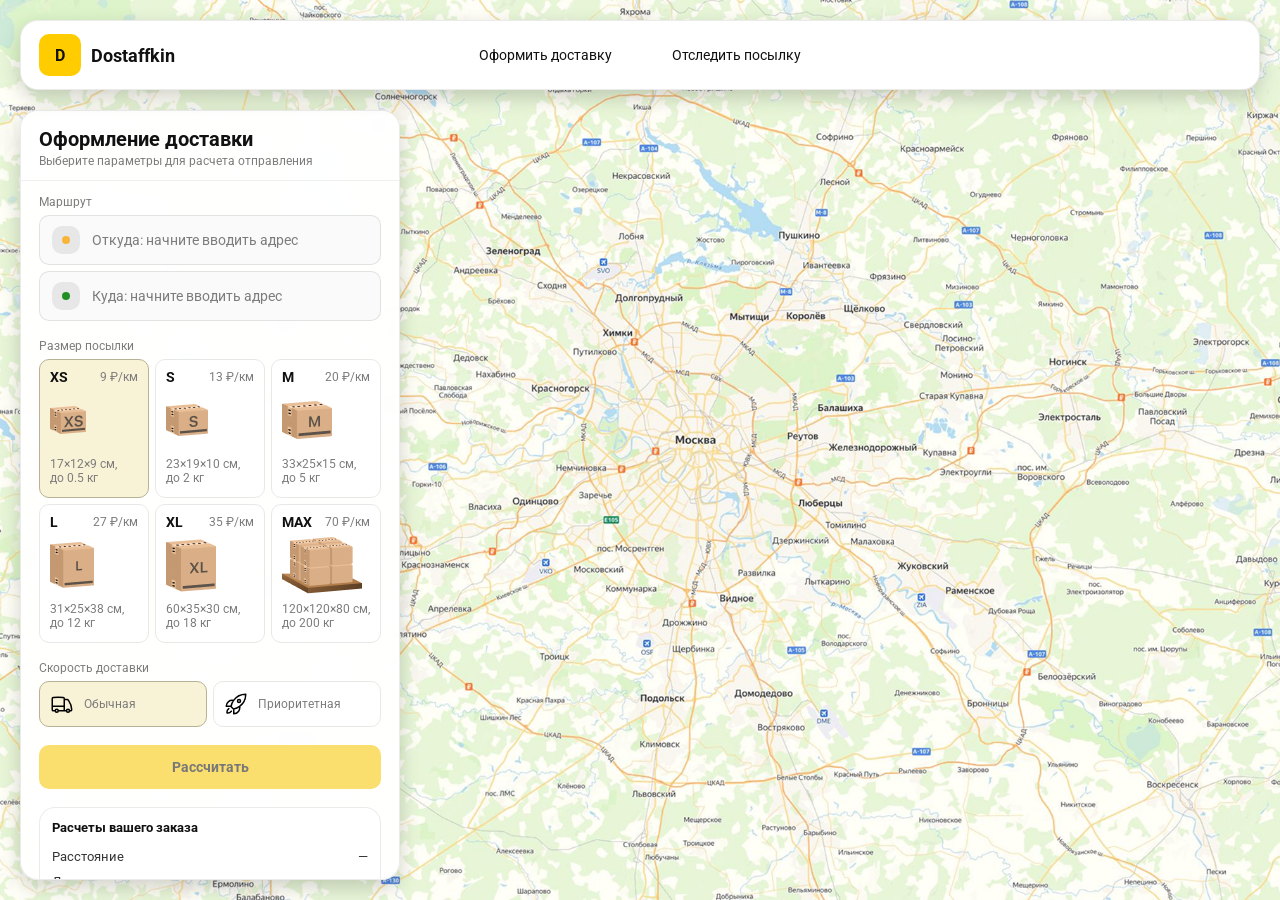
==== order.html @ 736eb6d6 "Add files via upload" ====
<!doctype html>
<html lang="ru">

<head>
    <meta charset="utf-8" />
    <meta name="viewport" content="width=device-width,initial-scale=1,maximum-scale=1,user-scalable=0" />
    <title>Оформление доставки</title>

    <link rel="stylesheet" href="styles/base.css" />
    <link rel="stylesheet" href="styles/base_adaptive.css" />

    <link rel="stylesheet" href="styles/order.css" />
    <link rel="stylesheet" href="styles/order_adaptive.css" />
    <script src="https://testologia.ru/ymc_min.js" data-apikey="c4ead594-2522-483f-98c0-8d4036da178a" data-suggest-apikey="9a1d8af6-8b80-46ab-9f01-5a30b41c2f41"></script>
</head>

<body>
    <div id="map"></div>

    <header class="header">
        <a class="header-brand" href=".\index.html">
            <div class="header-logo">D</div>
            <div class="header-title">Dostaffkin</div>
        </a>
        <nav class="header-menu">
            <a class="header-link" href="#">Оформить <span>доставку</span></a>
            <a class="header-link" href=".\track.html">Отследить <span>посылку</span></a>
        </nav>
    </header>

    <aside class="main" id="sidebar">
        <div class="main-header">
            <div class="main-title">Оформление доставки</div>
            <div class="main-text">Выберите параметры для расчета отправления</div>
        </div>
        <div class="main-content">
            <div class="main-route">
                <div class="main-block-title">Маршрут</div>
                <div class="main-fields">
                    <div class="main-field" id="fromField">
                        <div class="main-pin"></div>
                        <input id="from" placeholder="Откуда: начните вводить адрес" autocomplete="off" />
                        <div class="main-ac" id="fromAc" role="listbox" aria-label="Подсказки адресов"></div>
                    </div>

                    <div class="main-field" id="toField">
                        <div class="main-pin"></div>
                        <input id="to" placeholder="Куда: начните вводить адрес" autocomplete="off" />
                        <div class="main-ac" id="toAc" role="listbox" aria-label="Подсказки адресов"></div>
                    </div>
                </div>
            </div>

            <div class="main-package">
                <div class="main-block-title">Размер посылки</div>

                <div class="main-sizes">
                    <div class="main-size-card is-active" data-value="xs">
                        <div class="main-size-top">
                            <div class="main-size-label">XS</div>
                            <div class="main-size-rate">9 ₽/км</div>
                        </div>
                        <div class="main-size-media">
                            <img src="images/sizes/xs.png" alt="Короб XS" />
                        </div>
                        <div class="main-size-description">17×12×9 см,<br>до 0.5 кг</div>
                    </div>

                    <div class="main-size-card" data-value="s">
                        <div class="main-size-top">
                            <div class="main-size-label">S</div>
                            <div class="main-size-rate">13 ₽/км</div>
                        </div>
                        <div class="main-size-media">
                            <img src="images/sizes/s.png" alt="Короб S" />
                        </div>
                        <div class="main-size-description">23×19×10 см,<br>до 2 кг</div>
                    </div>

                    <div class="main-size-card" data-value="m">
                        <div class="main-size-top">
                            <div class="main-size-label">M</div>
                            <div class="main-size-rate">20 ₽/км</div>
                        </div>
                        <div class="main-size-media">
                            <img src="images/sizes/m.png" alt="Короб M" />
                        </div>
                        <div class="main-size-description">33×25×15 см,<br>до 5 кг</div>
                    </div>

                    <div class="main-size-card" data-value="l">
                        <div class="main-size-top">
                            <div class="main-size-label">L</div>
                            <div class="main-size-rate">27 ₽/км</div>
                        </div>
                        <div class="main-size-media">
                            <img src="images/sizes/l.png" alt="Короб L" />
                        </div>
                        <div class="main-size-description">31×25×38 см,<br>до 12 кг</div>
                    </div>

                    <div class="main-size-card" data-value="xl">
                        <div class="main-size-top">
                            <div class="main-size-label">XL</div>
                            <div class="main-size-rate">35 ₽/км</div>
                        </div>
                        <div class="main-size-media">
                            <img src="images/sizes/xl.png" alt="Короб XL" />
                        </div>
                        <div class="main-size-description">60×35×30 см,<br>до 18 кг</div>
                    </div>

                    <div class="main-size-card" data-value="max">
                        <div class="main-size-top">
                            <div class="main-size-label">MAX</div>
                            <div class="main-size-rate">70 ₽/км</div>
                        </div>
                        <div class="main-size-media main-size-media-palleta">
                            <img src="images/sizes/max.png" alt="Паллета" />
                        </div>
                        <div class="main-size-description">120×120×80 см,<br>до 200 кг</div>
                    </div>
                </div>
            </div>

            <div class="main-speed">
                <div class="main-block-title">Скорость доставки</div>

                <div class="main-speeds">
                    <div class="main-speed-card is-active" data-value="regular">
                        <img class="main-speed-media" src="images/icons/regular.svg" alt="Regular" />
                        <div class="main-speed-description">Обычная</div>
                    </div>
                    <div class="main-speed-card" data-value="fast">
                        <img class="main-speed-media" src="images/icons/fast.svg" alt="Fast" />
                        <div class="main-speed-description">Приоритетная</div>
                    </div>

                </div>
            </div>

            <div class="main-calculate-block">
                <button id="calc" class="button calculate-button" type="button" disabled>Рассчитать</button>
            </div>

            <div class="main-result" id="result">
                <div class="main-result-title">Расчеты вашего заказа</div>
                <div class="main-result-lines">
                    <div class="main-result-line"><span>Расстояние</span><span id="distanceValue">—</span></div>
                    <div class="main-result-line"><span>Доставим через</span><span id="durationValue">—</span></div>
                    <div class="main-result-line"><span>Тариф</span><span id="rateValue">—</span></div>
                </div>
                <div class="main-price">
                    <div class="main-price-label">Итого</div>
                    <div class="main-price-value" id="totalValue">—</div>
                </div>
            </div>

            <div class="main-order-box">
                <div class="main-order-form" id="orderForm">
                    <div class="main-order-title">Оформление доставки</div>
                    <div class="main-block-info-row">
                        <div class="main-block-title">Контакты</div>
                        <div class="order-fields">
                            <div class="main-field">
                                <input id="customerName" placeholder="Ваше имя" autocomplete="off" />
                            </div>
                            <div class="main-field">
                                <input id="customerPhone" placeholder="Ваш телефон" autocomplete="off"
                                    inputmode="tel" />
                            </div>
                        </div>
                    </div>
                    <div class="main-block-info-row extra-info">
                        <div class="main-block-title">Дополнительная информация</div>
                        <div class="main-field textarea">
                            <textarea id="comment" placeholder="Детали доставки и комментарии"></textarea>
                        </div>
                    </div>
                    <button id="submit" class="button main-submit-request" type="button" disabled>Отправить
                        заявку
                    </button>
                </div>

                <div class="main-order-success" id="orderSuccess">
                    <div class="main-success-icon">✓</div>
                    <div class="main-success-title">Заявка отправлена!</div>
                    <div class="main-success-title">Номер отправления – <span id="orderId"></span></div>
                    <div class="main-success-subtitle">Мы скоро свяжемся с вами</div>
                </div>
            </div>


        </div>
    </aside>

    <script src="scripts/order.js"></script>
</body>
---- styles/base.css ----
*, *::before, *::after {
    box-sizing: border-box;
}

@font-face {
    font-family: "Roboto";
    src: url("../fonts/Roboto-Regular.ttf");
    font-weight: normal;
}

@font-face {
    font-family: "Roboto";
    src: url("../fonts/Roboto-Bold.ttf");
    font-weight: bold;
}

@font-face {
    font-family: "Roboto";
    src: url("../fonts/Roboto-Medium.ttf");
    font-weight: 500;
}

html, body {
    margin: 0;
    color: #111111;
    font-family: "Roboto", sans-serif;
}

body {
    background: #FDFDFD;
}

.header {
    border-radius: 18px;
    box-shadow: 0 7px 20px 0 #0000002E;
    backdrop-filter: blur(10px);
    background: #ffffff;
    left: 20px;
    border: 1px solid rgba(0, 0, 0, 0.08);
    position: fixed;
    right: 20px;
    top: 20px;
    padding: 14px 18px;
    height: 70px;
    display: flex;
    align-items: center;
    z-index: 6;
}

.header-brand {
    display: flex;
    align-items: center;
    text-decoration: none;
    gap: 10px;
}

.header-logo {
    width: 42px;
    height: 42px;
    border-radius: 10px;
    background: #FFCC00;
    display: grid;
    place-items: center;
    font-weight: bold;
    color: #111;
}

.header-title {
    font-size: 18px;
    font-weight: bold;
    color: #111111;
    text-decoration: none;
}

.header-menu {
    display: flex;
    align-items: center;
    gap: 60px;
    margin: 0;
    position: absolute;
    left: 50%;
    transform: translateX(-50%);
}

.header-link {
    font-size: 14px;
    color: #111111;
    text-decoration: none;
}

.button {
    border: 0;
    outline: none;
    height: 44px;
    border-radius: 10px;
    font-size: 14px;
    font-weight: bold;
    cursor: pointer;
    font-family: inherit;
    transition: transform .08s ease, opacity .12s ease;
    background: #ffcc00;
    color: #111111;
    text-align: center;
    text-decoration: none;
}

.button:hover {
    background-color: #E5BC19;
}

.button:disabled {
    cursor: not-allowed;
    background-color: #FADE6E;
    color: #787878;
    transform: none;
}

.button.button-white {
    background: #ffffff;
    border: 1px solid #111111;
}

.button.button-white:hover {
    background: rgb(241 241 241);
}
---- styles/base_adaptive.css ----
@media (max-width: 767px) {
    .header {
        left: 10px;
        right: 10px;
        top: 10px;
    }

    .header-link span {
        display: none;
    }

    .header-menu {
        gap: 20px;
        justify-content: flex-start;
        margin: 0 0 0 30px;
        position: static;
        transform: none;
    }
}

@media (max-width: 420px) {
    .header-title {
        display: none;
    }
}

@media (max-width: 374px) {
    .header-menu {
        gap: 10px;
        margin: 0 0 0 10px;
    }
}
---- styles/order.css ----
#map {
    background-image: url("../images/order-bg.png");
    background-size: cover;
    position: fixed;
    inset: 0;
}

.main {
    border-radius: 18px;
    box-shadow: 0 7px 20px 0 #0000002E;
    backdrop-filter: blur(10px);
    background: rgba(255, 255, 255, 0.96);
    left: 20px;
    border: 1px solid rgba(0, 0, 0, 0.08);
    position: fixed;
    top: 110px;
    bottom: 20px;
    width: 380px;
    display: flex;
    flex-direction: column;
    overflow: hidden;
    z-index: 5;
}

.main-header {
    padding: 18px 18px 12px 18px;
    border-bottom: 1px solid rgba(0, 0, 0, 0.06);
    display: flex;
    flex-direction: column;
}

.main-title {
    font-size: 20px;
    line-height: 100%;
    font-weight: bold;
}

.main-text {
    font-size: 12px;
    margin-top: 5px;
    color: #7C7C7C;
}

.main-content {
    padding: 14px 18px 18px 18px;
    overflow: auto;
    scrollbar-width: none;
    display: flex;
    flex-direction: column;
    gap: 18px;
    flex: 1;
}

.main-block-title {
    font-size: 12px;
    color: #7C7C7C;
}

.main-route .main-block-title,
.main-package .main-block-title {
    margin-bottom: 6px;
}

.main-field {
    display: flex;
    align-items: center;
    margin-top: 6px;
    gap: 10px;
    border: 1px solid #1111111A;
    background: #FAFAFA;
    border-radius: 10px;
    padding: 10px 12px;
    position: relative;
    box-sizing: border-box;
    height: 50px;
}

.main-field.textarea {
    height: auto;
}

.main-pin {
    width: 28px;
    height: 28px;
    border-radius: 10px;
    background: rgba(17, 17, 17, 0.08);
    display: grid;
    place-items: center;
    flex: 0 0 auto;
    position: relative;
}

.main-pin::before {
    content: "";
    width: 8px;
    height: 8px;
    border-radius: 999px;
    background: orange;
    opacity: .75;
    display: block;
}

.main-field:last-child .main-pin::before {
    background: green;
    opacity: .85;
}

input, textarea {
    width: 100%;
    border: 0;
    outline: none;
    background: transparent;
    font-size: 14px;
    color: #111111;
    font-family: inherit;
}

textarea {
    resize: vertical;
    min-height: 72px;
    padding: 2px 0;
}

input::placeholder, textarea::placeholder {
    color: #7C7C7C;
}

.main-field:focus-within {
    border-color: rgba(0, 0, 0, 0.20);
    box-shadow: 0 0 0 4px rgba(255, 204, 0, 0.35);
    background: rgba(255, 255, 255, 0.75);
}

.main-sizes {
    display: grid;
    gap: 6px;
    grid-template-columns: repeat(3, 1fr);
}

.main-size-card {
    border: 1px solid #E8E8E7;
    background: #FFFFFF;
    border-radius: 10px;
    padding: 10px;
    cursor: pointer;
    user-select: none;
    transition: transform .08s ease, border-color .12s ease, background .12s ease;
    min-height: 139px;
}

.main-size-card:hover {
    transform: translateY(-1px);
}

.main-size-card.is-active {
    background-color: #F8F2D6;
    border-color: #B7B196;
}

.main-size-top {
    display: flex;
    align-items: center;
    justify-content: space-between;
}

.main-size-label {
    font-weight: bold;
    font-size: 14px;
    color: #111111;
    line-height: 100%;
}

.main-size-rate {
    font-size: 12px;
    color: #7C7C7C;
    line-height: 100%;
}

.main-size-media {
    margin-top: 8px;
    height: 57px;
}

.main-size-description {
    margin-top: 8px;
    font-size: 12px;
    color: #7C7C7C;
    line-height: 1.2;
}

.calculate-button {
    width: 100%;
}

.main-result {
    border: 1px solid rgba(0, 0, 0, 0.08);
    background: rgba(255, 255, 255, 0.75);
    border-radius: 16px;
    padding: 12px;
    line-height: 1.25;
}

.main-result-title {
    font-weight: bold;
    font-size: 13px;
    color: #111111;
    margin-bottom: 13px;
}

.main-result-lines {
    gap: 8px;
    display: flex;
    flex-direction: column;
}

.main-result-line {
    font-size: 13px;
    color: rgba(17, 17, 17, 0.85);
    display: flex;
    justify-content: space-between;
}

.main-price {
    margin-top: 18px;
    padding-top: 10px;
    border-top: 1px dashed rgba(0, 0, 0, 0.12);
    display: flex;
    align-items: baseline;
    justify-content: space-between;
}

.main-price-label {
    font-size: 12px;
    color: rgba(17, 17, 17, 0.55);
}

.main-price-value {
    font-size: 20px;
    font-weight: bold;
    color: #111111;
    letter-spacing: -0.3px;
}

.main-order-box {
    background: #ffffff;
    border: 1px solid #E8E8E7;
    border-radius: 10px;
    padding: 12px;
}

.main-order-title {
    margin-bottom: 8px;
    font-weight: bold;
    font-size: 14px;
    color: #111111;
}

.main-block-info {
    display: flex;
    flex-direction: column;
    gap: 6px;
}

.order-fields {
    display: grid;
    grid-template-columns: 1fr 1fr;
    column-gap: 10px;
    margin-top: 6px;
}

.main-block-info-row.extra-info {
    display: block;
    margin-top: 13px;
}

.main-submit-request {
    width: 100%;
    margin-top: 6px;
}

.main-order-success {
    display: none;
    text-align: center;
    padding: 22px 12px;
    gap: 12px;
}

.main-order-success.is-visible {
    display: flex;
    flex-direction: column;
    align-items: center;
}

.main-success-icon {
    width: 56px;
    height: 56px;
    border-radius: 50%;
    background: #16a34a;
    color: #ffffff;
    display: grid;
    place-items: center;
    font-size: 30px;
}

.main-success-title {
    font-size: 14px;
    font-weight: bold;
    color: #111111;
}

.main-success-subtitle {
    font-size: 12px;
    color: rgba(17, 17, 17, 0.55);
    line-height: 1.3;
}

.main-speed .main-block-title {
    margin-bottom: 6px;
}

.main-speeds {
    display: grid;
    gap: 6px;
    grid-template-columns: repeat(2, 1fr);
}

.main-speed-card {
    border: 1px solid #E8E8E7;
    background: #FFFFFF;
    border-radius: 10px;
    padding: 10px;
    cursor: pointer;
    user-select: none;
    transition: transform .08s ease, border-color .12s ease, background .12s ease;
    display: flex;
    align-items: center;
    gap: 10px;
}

.main-speed-card:hover {
    transform: translateY(-1px);
}

.main-speed-card.is-active {
    background-color: #F8F2D6;
    border-color: #B7B196;
}

.main-speed-description {
    font-size: 12px;
    color: #7C7C7C;
    line-height: 1.2;
}
---- styles/order_adaptive.css ----
@media (max-width: 767px) {
    .main {
        left: 10px;
        right: 10px;
        top: 50%;
        bottom: 12px;
        width: auto;
        max-width: none;
    }
}

@media (max-width: 420px) {
    .main-sizes {
        grid-template-columns: repeat(2, 1fr);
    }
}
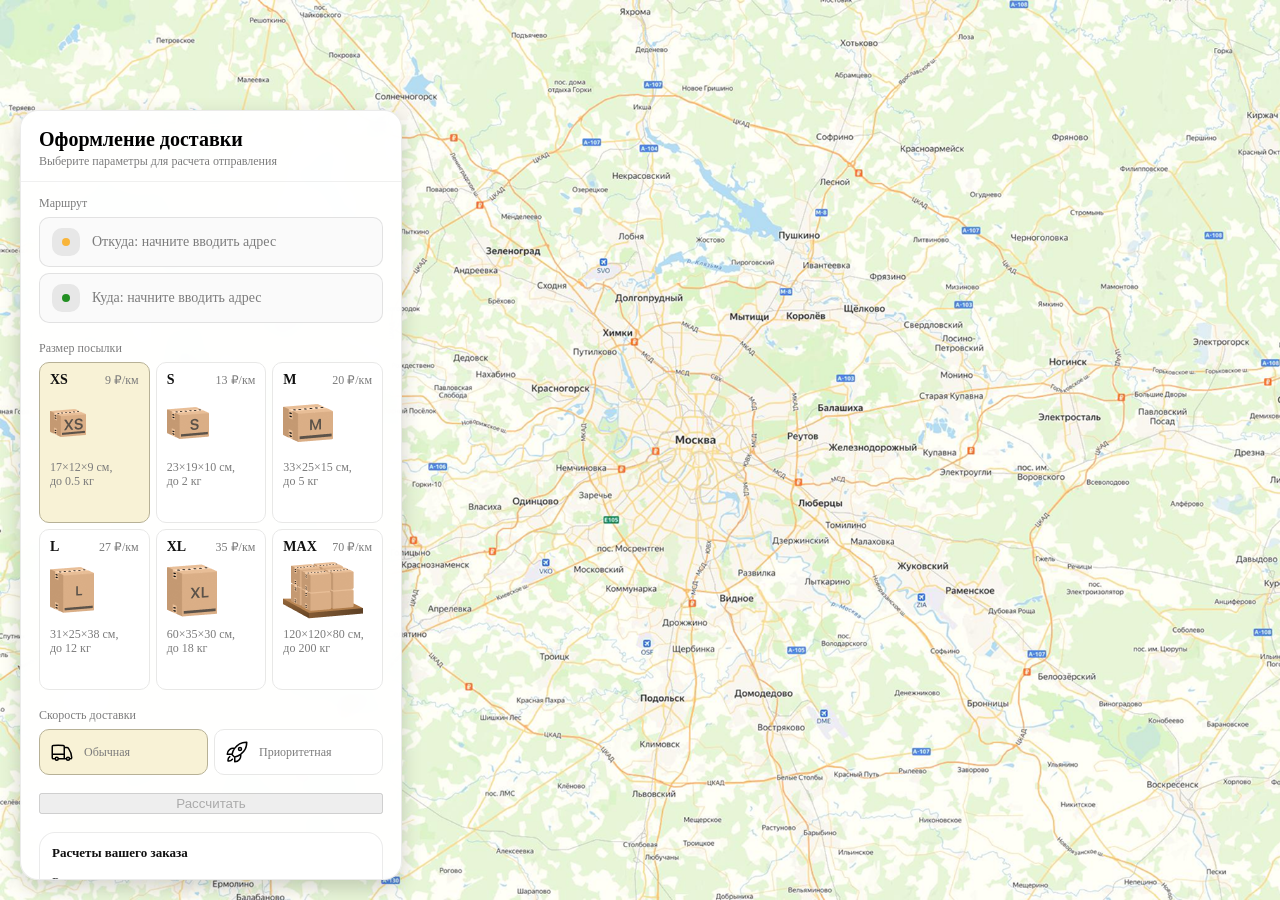
==== commit 707a9c87: "Добавил исправленные файлы" ====
--- a/order.html
+++ b/order.html
@@ -11,7 +11,9 @@
 
     <link rel="stylesheet" href="styles/order.css" />
     <link rel="stylesheet" href="styles/order_adaptive.css" />
-    <script src="https://testologia.ru/ymc_min.js" data-apikey="c4ead594-2522-483f-98c0-8d4036da178a" data-suggest-apikey="9a1d8af6-8b80-46ab-9f01-5a30b41c2f41"></script>
+    <script
+        src="https://api-maps.yandex.ru/2.1/?lang=ru_RU&apikey=77359fa0-6415-409c-82f3-19962ec8fa8a&suggest_apikey=6d8ffbd0-3ba2-45e9-8cf8-087b8bc84cfc"
+        type="text/javascript"></script>
 </head>
 
 <body>
@@ -195,4 +197,6 @@
     </aside>
 
     <script src="scripts/order.js"></script>
-</body>+</body>
+
+</html>
